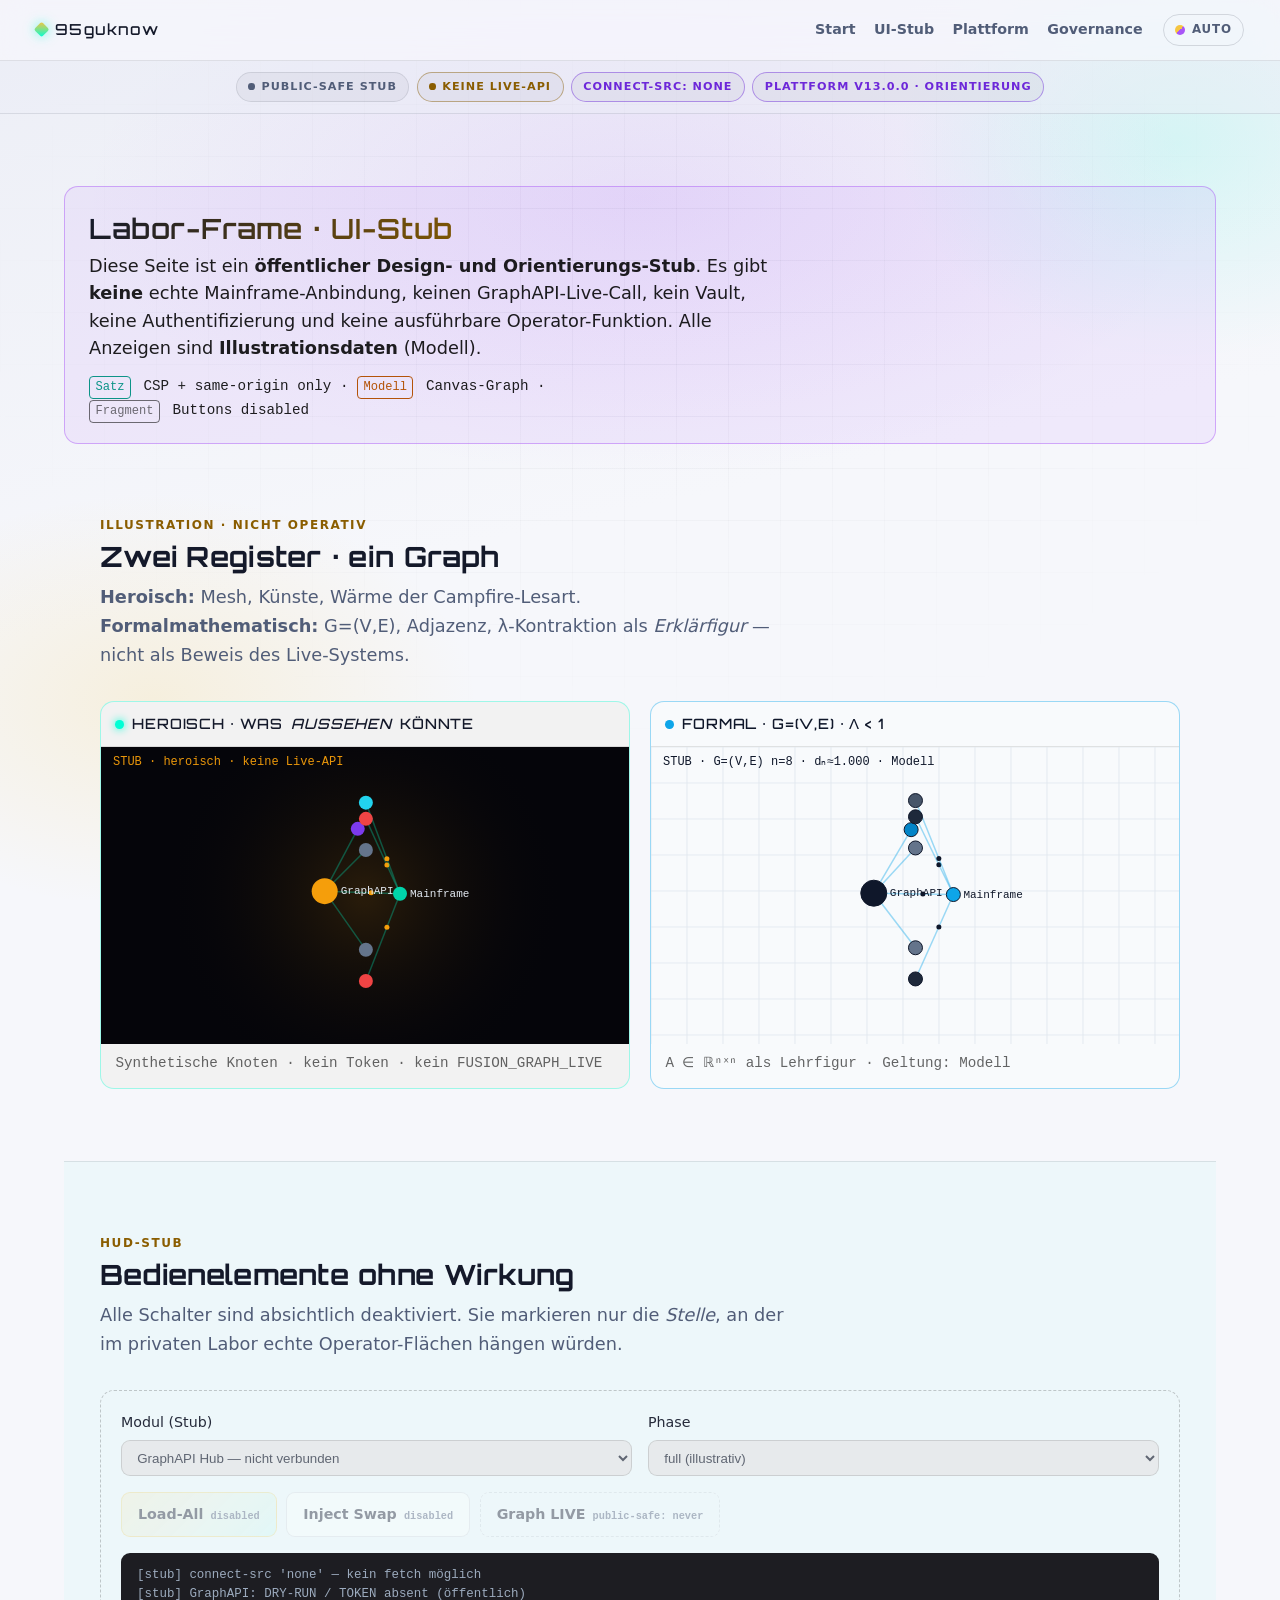
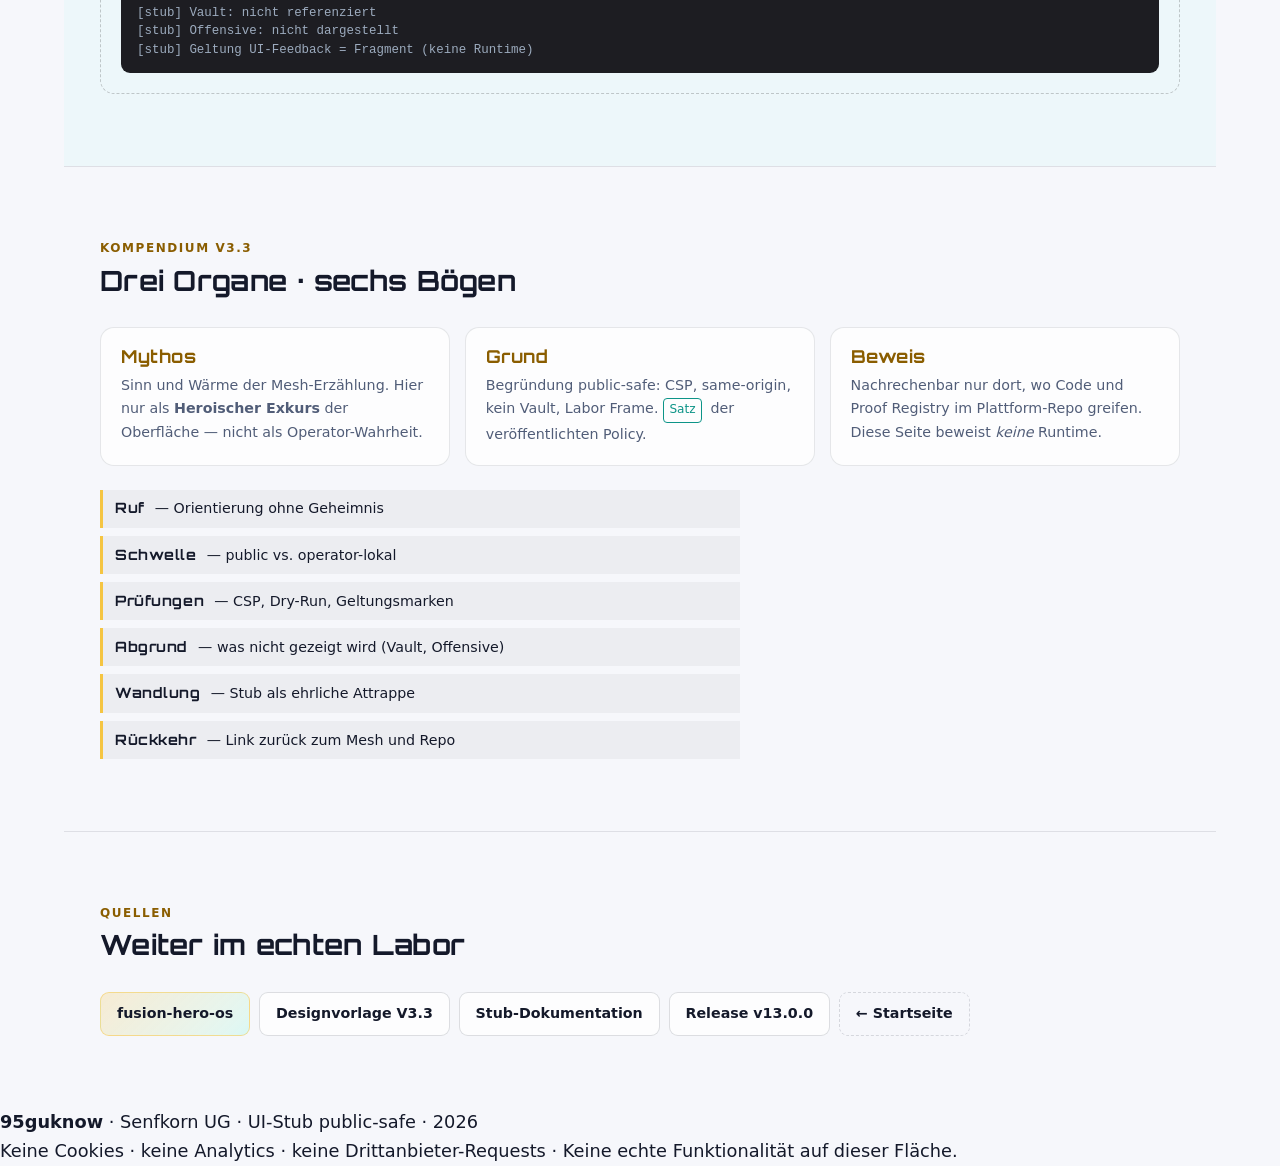
==== ui-stub/index.html @ df95cc99 "deploy(site): v13 best-of-today — UI-stub, full static site, drop meister_hasch public Public-safe o" ====
<!DOCTYPE html>
<html lang="de" prefix="og: https://ogp.me/ns#">
<head>
<meta charset="utf-8" />
<meta name="viewport" content="width=device-width, initial-scale=1, viewport-fit=cover" />
<meta http-equiv="Content-Security-Policy" content="default-src 'self'; script-src 'self'; style-src 'self'; img-src 'self' data:; font-src 'self'; connect-src 'none'; base-uri 'none'; form-action 'none'; object-src 'none'" />
<meta name="referrer" content="strict-origin-when-cross-origin" />
<meta name="robots" content="index,follow" />

<title>UI-Stub · Labor-Frame — 95guknow (public-safe, ohne Funktion)</title>
<meta name="description" content="Öffentlicher UI-Stub der Senfkorn UG / 95guknow: Design- und Orientierungsfläche ohne echte Backend-Funktion. Public-safe · connect-src none · kein Vault." />
<link rel="canonical" href="https://95guknow.github.io/ui-stub/" />

<meta name="color-scheme" content="dark light" />
<meta name="theme-color" content="#07070d" media="(prefers-color-scheme: dark)" />
<meta name="theme-color" content="#f6f7fb" media="(prefers-color-scheme: light)" />

<meta property="og:type" content="website" />
<meta property="og:url" content="https://95guknow.github.io/ui-stub/" />
<meta property="og:title" content="UI-Stub · Labor-Frame — 95guknow" />
<meta property="og:description" content="Public-safe UI-Stub ohne echte Funktionalität. Designhandbuch V3.3 · Fusion Hero OS Orientierung." />
<meta property="og:image" content="https://95guknow.github.io/assets/og.png" />

<link rel="icon" href="../assets/favicon.svg" type="image/svg+xml" />
<link rel="preload" href="../assets/fonts/orbitron-latin-var.woff2" as="font" type="font/woff2" crossorigin />
<link rel="stylesheet" href="../css/style.css" />
<link rel="stylesheet" href="css/stub.css" />
<script src="../js/theme-init.js"></script>
<script src="../js/app.js" type="module"></script>
<script src="js/stub.js" type="module"></script>
</head>
<body class="stub-page">
<a class="skip" href="#main">Zum Inhalt springen</a>
<div class="backdrop" aria-hidden="true"></div>

<header class="masthead">
  <a class="brand" href="/" aria-label="95guknow — Startseite">
    <span class="brand-mark" aria-hidden="true"></span>
    <span class="brand-text">95guknow</span>
  </a>
  <nav class="nav" aria-label="Hauptnavigation">
    <a href="/">Start</a>
    <a href="/ui-stub/" aria-current="page">UI-Stub</a>
    <a href="/#plattform">Plattform</a>
    <a href="/#governance">Governance</a>
  </nav>
  <button class="theme-toggle" type="button" data-theme-toggle aria-label="Farbschema wechseln">
    <span class="theme-icon" aria-hidden="true"></span>
    <span class="theme-label" data-theme-label>Auto</span>
  </button>
</header>

<div class="statusbar" role="status" aria-label="Stub-Status">
  <span class="chip chip--stub"><span class="dot" aria-hidden="true"></span>PUBLIC-SAFE STUB</span>
  <span class="chip chip--omega"><span class="dot" aria-hidden="true"></span>KEINE LIVE-API</span>
  <span class="chip chip--ver">connect-src: none</span>
  <span class="chip chip--ver">Plattform v13.0.0 · Orientierung</span>
</div>

<main id="main">

  <!-- Banner: honest non-functionality -->
  <aside class="stub-banner" role="note" aria-labelledby="stub-banner-title">
    <h1 id="stub-banner-title" class="stub-banner__title">Labor-Frame · UI-Stub</h1>
    <p>
      Diese Seite ist ein <strong>öffentlicher Design- und Orientierungs-Stub</strong>.
      Es gibt <strong>keine</strong> echte Mainframe-Anbindung, keinen GraphAPI-Live-Call,
      kein Vault, keine Authentifizierung und keine ausführbare Operator-Funktion.
      Alle Anzeigen sind <strong>Illustrationsdaten</strong> (Modell).
    </p>
    <p class="stub-banner__geltung">
      <span class="geltung geltung--satz">Satz</span> CSP + same-origin only ·
      <span class="geltung geltung--modell">Modell</span> Canvas-Graph ·
      <span class="geltung geltung--fragment">Fragment</span> Buttons disabled
    </p>
  </aside>

  <!-- Dual viz stub: heroic + formal -->
  <section class="section" id="dual-viz" aria-labelledby="dual-title">
    <header class="section__head">
      <p class="eyebrow">Illustration · nicht operativ</p>
      <h2 id="dual-title">Zwei Register · ein Graph</h2>
      <p class="section__intro">
        <strong>Heroisch:</strong> Mesh, Künste, Wärme der Campfire-Lesart.
        <strong>Formalmathematisch:</strong> G=(V,E), Adjazenz, λ-Kontraktion als
        <em>Erklärfigur</em> — nicht als Beweis des Live-Systems.
      </p>
    </header>

    <div class="stub-dual">
      <figure class="stub-panel stub-panel--heroic">
        <figcaption>
          <span class="pip pip--l1" aria-hidden="true"></span>
          Heroisch · was <em>aussehen</em> könnte
        </figcaption>
        <canvas id="stub-canvas-heroic" width="640" height="360" role="img"
          aria-label="Illustrativer Graph im heroischen Register, keine Live-Daten"></canvas>
        <p class="stub-panel__note">Synthetische Knoten · kein Token · kein FUSION_GRAPH_LIVE</p>
      </figure>
      <figure class="stub-panel stub-panel--formal">
        <figcaption>
          <span class="pip pip--formal" aria-hidden="true"></span>
          Formal · G=(V,E) · λ&nbsp;&lt;&nbsp;1
        </figcaption>
        <canvas id="stub-canvas-formal" width="640" height="360" role="img"
          aria-label="Illustrativer formalmathematischer Graph, keine Live-Daten"></canvas>
        <p class="stub-panel__note">A ∈ ℝⁿˣⁿ als Lehrfigur · Geltung: Modell</p>
      </figure>
    </div>
  </section>

  <!-- Fake HUD: disabled controls -->
  <section class="section section--accent" id="hud-stub" aria-labelledby="hud-title">
    <header class="section__head">
      <p class="eyebrow">HUD-Stub</p>
      <h2 id="hud-title">Bedienelemente ohne Wirkung</h2>
      <p class="section__intro">
        Alle Schalter sind absichtlich deaktiviert. Sie markieren nur die
        <em>Stelle</em>, an der im privaten Labor echte Operator-Flächen hängen würden.
      </p>
    </header>

    <div class="stub-hud" aria-disabled="true">
      <div class="stub-hud__row">
        <label class="stub-field">
          <span>Modul (Stub)</span>
          <select disabled aria-disabled="true">
            <option>GraphAPI Hub — nicht verbunden</option>
            <option>Inject Table — Host only (privat)</option>
            <option>AscensionOS — aspirational</option>
          </select>
        </label>
        <label class="stub-field">
          <span>Phase</span>
          <select disabled aria-disabled="true">
            <option>full (illustrativ)</option>
            <option>minimal (illustrativ)</option>
          </select>
        </label>
      </div>
      <div class="stub-hud__actions">
        <button type="button" class="btn btn--primary" disabled aria-disabled="true">
          Load-All
          <span class="btn__meta">disabled</span>
        </button>
        <button type="button" class="btn" disabled aria-disabled="true">
          Inject Swap
          <span class="btn__meta">disabled</span>
        </button>
        <button type="button" class="btn btn--ghost" disabled aria-disabled="true">
          Graph LIVE
          <span class="btn__meta">public-safe: never</span>
        </button>
      </div>
      <pre class="stub-console" aria-label="Stub-Konsole">[stub] connect-src 'none' — kein fetch möglich
[stub] GraphAPI: DRY-RUN / TOKEN absent (öffentlich)
[stub] Vault: nicht referenziert
[stub] Offensive: nicht dargestellt
[stub] Geltung UI-Feedback = Fragment (keine Runtime)</pre>
    </div>
  </section>

  <!-- Layer strip + organs -->
  <section class="section" id="organe" aria-labelledby="organe-title">
    <header class="section__head">
      <p class="eyebrow">Kompendium V3.3</p>
      <h2 id="organe-title">Drei Organe · sechs Bögen</h2>
    </header>
    <div class="grid grid--cards">
      <article class="card">
        <h3>Mythos</h3>
        <p>Sinn und Wärme der Mesh-Erzählung. Hier nur als <strong>Heroischer Exkurs</strong> der Oberfläche — nicht als Operator-Wahrheit.</p>
      </article>
      <article class="card">
        <h3>Grund</h3>
        <p>Begründung public-safe: CSP, same-origin, kein Vault, Labor Frame. <span class="geltung geltung--satz">Satz</span> der veröffentlichten Policy.</p>
      </article>
      <article class="card">
        <h3>Beweis</h3>
        <p>Nachrechenbar nur dort, wo Code und Proof Registry im Plattform-Repo greifen. Diese Seite beweist <em>keine</em> Runtime.</p>
      </article>
    </div>
    <ol class="stub-bows" aria-label="Sechs Bögen der öffentlichen Lesart">
      <li><strong>Ruf</strong> — Orientierung ohne Geheimnis</li>
      <li><strong>Schwelle</strong> — public vs. operator-lokal</li>
      <li><strong>Prüfungen</strong> — CSP, Dry-Run, Geltungsmarken</li>
      <li><strong>Abgrund</strong> — was nicht gezeigt wird (Vault, Offensive)</li>
      <li><strong>Wandlung</strong> — Stub als ehrliche Attrappe</li>
      <li><strong>Rückkehr</strong> — Link zurück zum Mesh und Repo</li>
    </ol>
  </section>

  <!-- Links -->
  <section class="section" id="quellen" aria-labelledby="quellen-title">
    <header class="section__head">
      <p class="eyebrow">Quellen</p>
      <h2 id="quellen-title">Weiter im echten Labor</h2>
    </header>
    <div class="actions actions--tight">
      <a class="btn btn--primary" href="https://github.com/95guknow/fusion-hero-os">fusion-hero-os</a>
      <a class="btn" href="https://github.com/95guknow/fusion-hero-os/blob/main/docs/kompendium/V3.3_DESIGNVORLAGE_VERBINDLICH.md">Designvorlage V3.3</a>
      <a class="btn" href="https://github.com/95guknow/fusion-hero-os/blob/main/docs/kompendium/PUBLIC_UI_STUB_95GUKNOW.md">Stub-Dokumentation</a>
      <a class="btn" href="https://github.com/95guknow/fusion-hero-os/releases/tag/v13.0.0">Release v13.0.0</a>
      <a class="btn btn--ghost" href="/">← Startseite</a>
    </div>
  </section>
</main>

<footer class="sitefoot">
  <p>
    <strong>95guknow</strong> · Senfkorn UG · UI-Stub public-safe ·
    <span data-year></span>
  </p>
  <p class="sitefoot__fine">
    Keine Cookies · keine Analytics · keine Drittanbieter-Requests ·
    Keine echte Funktionalität auf dieser Fläche.
  </p>
</footer>
</body>
</html>
---- css/style.css ----
/* ============================================================
   95guknow · Senfkorn UG — landing
   Cascade layers, dual theme, zero third-party requests.
   ============================================================ */

@layer reset, tokens, base, layout, components, motion, utilities;

/* ── Font (self-hosted, SIL OFL 1.1) ───────────────────────── */
@font-face {
  font-family: "Orbitron";
  src: url("../assets/fonts/orbitron-latin-var.woff2") format("woff2-variations");
  font-weight: 500 700;
  font-style: normal;
  font-display: swap;
  unicode-range: U+0000-00FF, U+0131, U+0152-0153, U+2000-206F, U+2122, U+2212;
}

/* Metric-matched fallback keeps CLS at zero while Orbitron loads. */
@font-face {
  font-family: "Orbitron Fallback";
  src: local("Arial"), local("Helvetica"), local("Liberation Sans");
  size-adjust: 108%;
  ascent-override: 92%;
  descent-override: 24%;
  line-gap-override: 0%;
}

@layer reset {
  *, *::before, *::after { box-sizing: border-box; }
  * { margin: 0; }

  html { -webkit-text-size-adjust: 100%; }

  body { -webkit-font-smoothing: antialiased; text-rendering: optimizeLegibility; }

  img, picture, svg { display: block; max-width: 100%; }

  button { font: inherit; color: inherit; background: none; border: none; }

  ul, ol { list-style: none; padding: 0; }

  :target { scroll-margin-top: 6rem; }
}

@layer tokens {
  :root {
    /* Layer accents — shared across both themes */
    --l0: #f5c542;   /* Meister */
    --l1: #00ffd5;   /* Held    */
    --l2: #a855f7;   /* Operator */

    --font-body: ui-sans-serif, system-ui, -apple-system, "Segoe UI", Roboto,
                 "Helvetica Neue", Arial, sans-serif;
    --font-display: "Orbitron", "Orbitron Fallback", ui-sans-serif, system-ui, sans-serif;
    --font-mono: ui-monospace, SFMono-Regular, "SF Mono", Consolas,
                 "Liberation Mono", monospace;

    /* Fluid type scale */
    --step--1: clamp(0.82rem, 0.79rem + 0.13vw, 0.89rem);
    --step-0:  clamp(1rem, 0.96rem + 0.19vw, 1.11rem);
    --step-1:  clamp(1.19rem, 1.12rem + 0.34vw, 1.39rem);
    --step-2:  clamp(1.41rem, 1.29rem + 0.58vw, 1.74rem);
    --step-3:  clamp(1.68rem, 1.49rem + 0.94vw, 2.18rem);
    --step-4:  clamp(2rem, 1.7rem + 1.48vw, 2.72rem);

    --measure: 62ch;
    --shell: 72rem;
    --radius: 14px;
    --radius-sm: 9px;
    --pad-block: clamp(2.5rem, 1.8rem + 3.4vw, 4.5rem);
    --pad-inline: clamp(1.1rem, 0.6rem + 2.4vw, 2.25rem);

    color-scheme: dark light;
  }

  /* Accent tokens come in two flavours:
     --l*   raw brand colour, for decorative fills, glows and borders
     --ink-* the same accent tuned for TEXT on the current background.
     On dark they are near-identical; on light the raw neons are illegible,
     so the ink variants darken into readable territory. */

  /* Dark — the default identity */
  :root,
  :root[data-theme="dark"] {
    --ink-0: #f5c542;
    --ink-1: #35ffe0;
    --ink-2: #c79cff;
    --head-start: #ffffff;
    --bg: #07070d;
    --bg-deep: #030308;
    --surface: color-mix(in oklab, #0d0d18 88%, transparent);
    --surface-2: color-mix(in oklab, #12121f 82%, transparent);
    --line: color-mix(in oklab, var(--l1) 18%, transparent);
    --line-soft: rgb(255 255 255 / 0.08);
    --text: #e8ecf4;
    --text-dim: #98a3b8;
    --link: #4fd6ff;
    --shadow: 0 24px 60px rgb(0 0 0 / 0.5);
    --glow: 0 0 56px color-mix(in oklab, var(--l1) 10%, transparent);
    --wash-1: color-mix(in oklab, var(--l2) 16%, transparent);
    --wash-2: color-mix(in oklab, var(--l0) 11%, transparent);
    --wash-3: color-mix(in oklab, var(--l1) 11%, transparent);
    --grid-a: rgb(0 255 213 / 0.06);
    --grid-b: rgb(245 197 66 / 0.05);
    --chip-bg: rgb(255 255 255 / 0.04);
  }

  /* Light — same bones, daylight skin */
  :root[data-theme="light"] {
    --ink-0: #8a5d00;
    --ink-1: #00695c;
    --ink-2: #6d28d9;
    --head-start: #14192a;
    --bg: #f6f7fb;
    --bg-deep: #eceef6;
    --surface: color-mix(in oklab, #ffffff 92%, transparent);
    --surface-2: color-mix(in oklab, #ffffff 78%, transparent);
    --line: color-mix(in oklab, #0f172a 14%, transparent);
    --line-soft: rgb(15 23 42 / 0.1);
    --text: #14192a;
    --text-dim: #515d78;
    --link: #0b6f9c;
    --shadow: 0 18px 44px rgb(15 23 42 / 0.11);
    --glow: none;
    --wash-1: color-mix(in oklab, var(--l2) 12%, transparent);
    --wash-2: color-mix(in oklab, var(--l0) 16%, transparent);
    --wash-3: color-mix(in oklab, var(--l1) 12%, transparent);
    --grid-a: rgb(15 23 42 / 0.045);
    --grid-b: rgb(15 23 42 / 0.03);
    --chip-bg: rgb(15 23 42 / 0.04);
    color-scheme: light;
  }

  @media (prefers-color-scheme: light) {
    :root:not([data-theme]) {
      --ink-0: #8a5d00;
      --ink-1: #00695c;
      --ink-2: #6d28d9;
      --head-start: #14192a;
      --bg: #f6f7fb;
      --bg-deep: #eceef6;
      --surface: color-mix(in oklab, #ffffff 92%, transparent);
      --surface-2: color-mix(in oklab, #ffffff 78%, transparent);
      --line: color-mix(in oklab, #0f172a 14%, transparent);
      --line-soft: rgb(15 23 42 / 0.1);
      --text: #14192a;
      --text-dim: #515d78;
      --link: #0b6f9c;
      --shadow: 0 18px 44px rgb(15 23 42 / 0.11);
      --glow: none;
      --wash-1: color-mix(in oklab, var(--l2) 12%, transparent);
      --wash-2: color-mix(in oklab, var(--l0) 16%, transparent);
      --wash-3: color-mix(in oklab, var(--l1) 12%, transparent);
      --grid-a: rgb(15 23 42 / 0.045);
      --grid-b: rgb(15 23 42 / 0.03);
      --chip-bg: rgb(15 23 42 / 0.04);
      color-scheme: light;
    }
  }
}

@layer base {
  html { scroll-behavior: smooth; }

  body {
    background: var(--bg);
    color: var(--text);
    font-family: var(--font-body);
    font-size: var(--step-0);
    line-height: 1.65;
    min-height: 100svh;
    overflow-x: hidden;
  }

  h1, h2, h3 {
    font-family: var(--font-display);
    font-weight: 700;
    line-height: 1.15;
    letter-spacing: 0.01em;
    text-wrap: balance;
  }

  h1 { font-size: var(--step-4); }
  h2 { font-size: var(--step-2); }
  h3 { font-size: var(--step-0); letter-spacing: 0.03em; }

  p { text-wrap: pretty; }

  a { color: var(--link); text-decoration-thickness: 1px; text-underline-offset: 0.18em; }
  a:hover { color: var(--ink-0); }

  :focus-visible {
    outline: 2px solid var(--l1);
    outline-offset: 3px;
    border-radius: 4px;
  }

  code {
    font-family: var(--font-mono);
    font-size: 0.88em;
    color: var(--ink-1);
    overflow-wrap: anywhere;
  }

  ::selection {
    background: color-mix(in oklab, var(--l1) 34%, transparent);
    color: var(--text);
  }
}

@layer layout {
  .backdrop {
    position: fixed;
    inset: 0;
    z-index: -1;
    pointer-events: none;
    background:
      radial-gradient(ellipse 70% 50% at 50% 22%, var(--wash-1), transparent 62%),
      radial-gradient(ellipse 46% 42% at 12% 78%, var(--wash-2), transparent 55%),
      radial-gradient(ellipse 42% 46% at 92% 16%, var(--wash-3), transparent 52%),
      linear-gradient(168deg, var(--bg-deep) 0%, var(--bg) 55%);
  }

  .backdrop::after {
    content: "";
    position: absolute;
    inset: 0;
    background-image:
      linear-gradient(var(--grid-a) 1px, transparent 1px),
      linear-gradient(90deg, var(--grid-b) 1px, transparent 1px);
    background-size: 52px 52px;
    mask-image: radial-gradient(ellipse 72% 68% at 50% 34%, #000 12%, transparent 74%);
  }

  main { display: block; }

  .hero,
  .section {
    max-width: var(--shell);
    margin-inline: auto;
    padding-inline: var(--pad-inline);
  }

  .section { padding-block: var(--pad-block); }

  .section + .section { border-top: 1px solid var(--line-soft); }
}

@layer components {

  /* ── Skip link ───────────────────────────────────────────── */
  .skip {
    position: absolute;
    left: -9999px;
    top: 0.6rem;
    z-index: 100;
    padding: 0.55rem 1rem;
    border-radius: var(--radius-sm);
    background: var(--l1);
    color: #04211b;
    font-weight: 700;
  }
  .skip:focus { left: 0.6rem; }

  /* ── Masthead ────────────────────────────────────────────── */
  .masthead {
    position: sticky;
    top: 0;
    z-index: 20;
    display: flex;
    flex-wrap: wrap;
    align-items: center;
    gap: 0.75rem 1.25rem;
    padding: 0.85rem var(--pad-inline);
    border-bottom: 1px solid var(--line-soft);
    background: color-mix(in oklab, var(--bg) 78%, transparent);
    backdrop-filter: blur(14px) saturate(1.4);
  }

  .brand {
    display: inline-flex;
    align-items: center;
    gap: 0.5rem;
    font-family: var(--font-display);
    font-size: 0.95rem;
    letter-spacing: 0.08em;
    color: var(--text);
    text-decoration: none;
    margin-inline-end: auto;
  }
  .brand:hover { color: var(--ink-0); }

  .brand-mark {
    inline-size: 0.7rem;
    block-size: 0.7rem;
    rotate: 45deg;
    border-radius: 2px;
    background: linear-gradient(135deg, var(--l0), var(--l1));
    box-shadow: 0 0 12px color-mix(in oklab, var(--l1) 55%, transparent);
  }

  .nav {
    display: flex;
    flex-wrap: wrap;
    gap: 0.35rem 1.15rem;
    font-size: var(--step--1);
    font-weight: 600;
  }
  .nav a { color: var(--text-dim); text-decoration: none; }
  .nav a:hover { color: var(--ink-1); }

  .theme-toggle {
    display: inline-flex;
    align-items: center;
    gap: 0.45rem;
    padding: 0.34rem 0.7rem;
    border: 1px solid var(--line);
    border-radius: 999px;
    font-size: 0.74rem;
    font-weight: 700;
    letter-spacing: 0.07em;
    text-transform: uppercase;
    color: var(--text-dim);
    cursor: pointer;
    transition: color 0.15s, border-color 0.15s;
  }
  .theme-toggle:hover { color: var(--ink-0); border-color: var(--ink-0); }

  .theme-icon {
    inline-size: 0.62rem;
    block-size: 0.62rem;
    border-radius: 50%;
    background: linear-gradient(135deg, var(--l0) 50%, var(--l2) 50%);
  }

  /* ── Status bar ──────────────────────────────────────────── */
  .statusbar {
    display: flex;
    flex-wrap: wrap;
    justify-content: center;
    gap: 0.45rem;
    padding: 0.7rem var(--pad-inline);
    border-bottom: 1px solid var(--line-soft);
    background: color-mix(in oklab, var(--bg-deep) 45%, transparent);
  }

  .chip {
    display: inline-flex;
    align-items: center;
    gap: 0.4rem;
    padding: 0.3rem 0.72rem;
    border: 1px solid var(--line-soft);
    border-radius: 999px;
    background: var(--chip-bg);
    font-size: 0.7rem;
    font-weight: 700;
    letter-spacing: 0.09em;
    text-transform: uppercase;
    color: var(--text-dim);
    white-space: nowrap;
  }
  .chip .dot {
    inline-size: 0.42rem;
    block-size: 0.42rem;
    border-radius: 50%;
    background: currentColor;
  }
  .chip--omega { color: var(--ink-0); border-color: color-mix(in oklab, var(--ink-0) 45%, transparent); }
  .chip--alpha { color: var(--ink-1); border-color: color-mix(in oklab, var(--ink-1) 45%, transparent); }
  .chip--ver   { color: var(--ink-2); border-color: color-mix(in oklab, var(--ink-2) 45%, transparent); }

  /* ── Hero ────────────────────────────────────────────────── */
  .hero {
    display: grid;
    grid-template-columns: minmax(0, 1.55fr) minmax(0, 0.95fr);
    gap: clamp(1.5rem, 1rem + 2.4vw, 3rem);
    align-items: start;
    padding-block: clamp(2.75rem, 2rem + 4vw, 5rem);
  }

  @media (max-width: 900px) {
    .hero { grid-template-columns: 1fr; }
  }

  .hero__body { max-width: var(--measure); }

  h1 {
    margin-block: 0.35rem 1.1rem;
    background: linear-gradient(112deg,
      var(--head-start) 0%,
      var(--ink-0) 38%,
      var(--ink-1) 70%,
      var(--ink-2) 100%);
    -webkit-background-clip: text;
    background-clip: text;
    color: transparent;
  }

  .eyebrow {
    font-size: 0.75rem;
    font-weight: 700;
    letter-spacing: 0.13em;
    text-transform: uppercase;
    color: var(--ink-0);
  }

  .lead { font-size: var(--step-1); color: var(--text-dim); }
  .lead strong { color: var(--text); }

  .layerstrip {
    display: flex;
    flex-wrap: wrap;
    gap: 0.45rem;
    margin-block: 1.4rem 0;
  }
  .layerstrip__item {
    display: inline-flex;
    align-items: center;
    gap: 0.45rem;
    padding: 0.32rem 0.75rem;
    border: 1px solid var(--line-soft);
    border-radius: 999px;
    background: var(--chip-bg);
    font-size: 0.76rem;
    font-weight: 700;
    color: var(--text-dim);
  }
  .pip {
    inline-size: 0.52rem;
    block-size: 0.52rem;
    border-radius: 50%;
  }
  [data-layer="0"] .pip { background: var(--l0); box-shadow: 0 0 9px var(--l0); }
  [data-layer="1"] .pip { background: var(--l1); box-shadow: 0 0 9px var(--l1); }
  [data-layer="2"] .pip { background: var(--l2); box-shadow: 0 0 9px var(--l2); }

  /* ── Buttons ─────────────────────────────────────────────── */
  .actions {
    display: flex;
    flex-wrap: wrap;
    gap: 0.55rem;
    margin-block-start: 1.6rem;
  }
  .actions--tight { margin-block-start: 1.5rem; }

  .btn {
    display: inline-flex;
    align-items: baseline;
    gap: 0.45rem;
    padding: 0.58rem 1rem;
    border: 1px solid var(--line);
    border-radius: var(--radius-sm);
    background: var(--surface-2);
    color: var(--text);
    font-size: var(--step--1);
    font-weight: 600;
    text-decoration: none;
    transition: border-color 0.16s, color 0.16s, transform 0.16s, background 0.16s;
  }
  .btn:hover {
    color: var(--ink-0);
    border-color: var(--ink-0);
    transform: translateY(-1px);
  }
  .btn--primary {
    background: linear-gradient(135deg,
      color-mix(in oklab, var(--l0) 22%, transparent),
      color-mix(in oklab, var(--l1) 14%, transparent));
    border-color: color-mix(in oklab, var(--l0) 52%, transparent);
  }
  .btn--ghost { background: none; border-style: dashed; }
  .btn__meta {
    font-family: var(--font-mono);
    font-size: 0.72em;
    color: var(--text-dim);
  }

  /* ── Hero aside ──────────────────────────────────────────── */
  .hero__aside {
    display: grid;
    gap: 0.9rem;
    position: sticky;
    top: 5.5rem;
  }
  @media (max-width: 900px) {
    .hero__aside { position: static; grid-template-columns: repeat(auto-fit, minmax(15rem, 1fr)); }
  }

  .profile,
  .integrity {
    padding: 1.15rem;
    border: 1px solid var(--line);
    border-radius: var(--radius);
    background: var(--surface);
    box-shadow: var(--shadow), var(--glow);
    backdrop-filter: blur(10px);
  }

  .profile {
    display: grid;
    justify-items: center;
    gap: 0.4rem;
    text-decoration: none;
    color: var(--text);
    transition: border-color 0.16s, transform 0.16s;
  }
  .profile:hover { border-color: var(--ink-0); transform: translateY(-2px); color: var(--text); }
  .profile img {
    inline-size: 104px;
    block-size: 104px;
    border-radius: 50%;
    object-fit: cover;
    border: 2px solid color-mix(in oklab, var(--l0) 55%, transparent);
  }
  .profile__handle {
    font-family: var(--font-display);
    font-size: 0.83rem;
    color: var(--ink-0);
  }
  .profile__label {
    font-size: 0.68rem;
    letter-spacing: 0.15em;
    text-transform: uppercase;
    color: var(--text-dim);
  }

  .integrity__title {
    font-size: 0.95rem;
    letter-spacing: 0.05em;
    margin-block-end: 0.5rem;
  }
  .integrity__note {
    font-size: var(--step--1);
    color: var(--text-dim);
    margin-block-end: 0.85rem;
  }
  .integrity__grid {
    display: grid;
    grid-template-columns: auto 1fr;
    gap: 0.3rem 0.75rem;
    font-size: 0.76rem;
    padding-block: 0.7rem;
    border-block: 1px solid var(--line-soft);
  }
  .integrity__grid dt {
    font-weight: 700;
    letter-spacing: 0.07em;
    text-transform: uppercase;
    color: var(--text-dim);
  }
  .integrity__grid dd { margin: 0; }
  .hash { color: var(--ink-1); font-size: 0.95em; }

  .integrity__links {
    display: flex;
    flex-wrap: wrap;
    gap: 0.75rem;
    margin-block-start: 0.75rem;
    font-size: var(--step--1);
    font-weight: 600;
  }

  /* ── Sections ────────────────────────────────────────────── */
  .section__head { max-width: var(--measure); margin-block-end: 1.9rem; }
  .section__head h2 { margin-block: 0.35rem 0.6rem; }
  .section__intro { color: var(--text-dim); }
  .section--accent { background: color-mix(in oklab, var(--l1) 3.5%, transparent); }
  .section--muted { background: color-mix(in oklab, var(--bg-deep) 40%, transparent); }

  /* ── Grids & cards ───────────────────────────────────────── */
  .grid { display: grid; gap: 0.9rem; container-type: inline-size; }
  .grid--cards { grid-template-columns: repeat(auto-fit, minmax(15.5rem, 1fr)); }
  .grid--pub   { grid-template-columns: repeat(auto-fit, minmax(17.5rem, 1fr)); }

  .card,
  .pub {
    padding: 1.15rem 1.25rem;
    border: 1px solid var(--line-soft);
    border-radius: var(--radius);
    background: var(--surface-2);
    transition: border-color 0.16s, transform 0.16s;
  }
  .card:hover,
  .pub:hover { border-color: var(--line); transform: translateY(-2px); }

  .card h3, .pub h3 { color: var(--ink-0); margin-block-end: 0.45rem; }
  .card p, .pub p { color: var(--text-dim); font-size: var(--step--1); }
  .card__link, .pub__links {
    margin-block-start: 0.8rem;
    display: flex;
    flex-wrap: wrap;
    gap: 0.9rem;
    font-weight: 600;
  }
  .pub__meta {
    font-family: var(--font-mono);
    font-size: 0.72rem !important;
    letter-spacing: 0.04em;
    color: var(--text-dim);
    margin-block-end: 0.55rem;
  }

  /* ── Pullquote & deflist ─────────────────────────────────── */
  .pullquote {
    font-family: var(--font-display);
    font-size: var(--step-0);
    letter-spacing: 0.02em;
    color: var(--ink-1);
    padding: 0.9rem 1.15rem;
    margin-block-end: 1.35rem;
    border-inline-start: 3px solid var(--ink-1);
    border-radius: 0 var(--radius-sm) var(--radius-sm) 0;
    background: color-mix(in oklab, var(--l1) 7%, transparent);
    max-width: var(--measure);
  }

  .deflist { display: grid; gap: 0.7rem; max-width: var(--measure); }
  .deflist li {
    display: grid;
    grid-template-columns: 7.5rem 1fr;
    gap: 0.4rem 1rem;
    padding-block-end: 0.7rem;
    border-block-end: 1px solid var(--line-soft);
    font-size: var(--step--1);
  }
  .deflist li:last-child { border-block-end: none; padding-block-end: 0; }
  .deflist strong {
    font-family: var(--font-display);
    font-size: 0.82rem;
    letter-spacing: 0.05em;
    color: var(--ink-0);
  }
  .deflist span { color: var(--text-dim); }
  @media (max-width: 560px) {
    .deflist li { grid-template-columns: 1fr; }
  }

  /* ── Repo list ───────────────────────────────────────────── */
  .repolist { display: grid; gap: 0.5rem; }
  .repolist a {
    display: grid;
    grid-template-columns: minmax(9rem, 14rem) 1fr;
    gap: 0.25rem 1.25rem;
    align-items: baseline;
    padding: 0.85rem 1.1rem;
    border: 1px solid var(--line-soft);
    border-radius: var(--radius-sm);
    background: var(--surface-2);
    text-decoration: none;
    color: var(--text);
    transition: border-color 0.16s, transform 0.16s;
  }
  .repolist a:hover {
    border-color: var(--ink-1);
    transform: translateX(3px);
    color: var(--text);
  }
  .repolist__name {
    font-family: var(--font-mono);
    font-size: var(--step--1);
    font-weight: 700;
    color: var(--ink-1);
  }
  .repolist__desc { font-size: var(--step--1); color: var(--text-dim); }
  @media (max-width: 640px) {
    .repolist a { grid-template-columns: 1fr; }
  }

  /* ── Footer ──────────────────────────────────────────────── */
  .foot {
    display: grid;
    gap: 0.5rem;
    justify-items: center;
    padding: 2rem var(--pad-inline) 2.75rem;
    border-top: 1px solid var(--line-soft);
    font-size: var(--step--1);
    color: var(--text-dim);
    text-align: center;
  }
  .foot__line {
    display: flex;
    flex-wrap: wrap;
    justify-content: center;
    gap: 0.5rem;
  }
  .foot__line--links { gap: 1.15rem; font-weight: 600; }
  .foot__sep { opacity: 0.4; }
  .foot__fineprint {
    max-width: 46ch;
    font-size: 0.74rem;
    opacity: 0.75;
    margin-block-start: 0.4rem;
  }
}

@layer motion {
  /* Scroll-driven reveal — progressive, ignored where unsupported. */
  @supports (animation-timeline: view()) {
    @media (prefers-reduced-motion: no-preference) {
      .section,
      .hero__aside > * {
        animation: reveal linear both;
        animation-timeline: view();
        animation-range: entry 8% cover 26%;
      }
    }
  }

  @keyframes reveal {
    from { opacity: 0; transform: translateY(14px); }
    to   { opacity: 1; transform: none; }
  }

  @media (prefers-reduced-motion: reduce) {
    html { scroll-behavior: auto; }
    *, *::before, *::after {
      animation-duration: 0.001ms !important;
      animation-iteration-count: 1 !important;
      transition-duration: 0.001ms !important;
    }
  }
}

@layer utilities {
  @media print {
    .backdrop, .masthead, .statusbar, .theme-toggle { display: none !important; }
    body { background: #fff; color: #000; }
    a::after { content: " (" attr(href) ")"; font-size: 0.8em; word-break: break-all; }
  }
}
---- ui-stub/css/stub.css ----
/* UI-Stub layer — public-safe decorative HUD; no third-party deps */
@layer components {
  .stub-page .chip--stub {
    --chip-accent: var(--l2, #a855f7);
  }

  .stub-banner {
    margin: var(--pad-block) var(--pad-inline) 0;
    max-width: var(--shell);
    margin-inline: auto;
    padding: 1.25rem 1.5rem;
    border-radius: var(--radius);
    border: 1px solid color-mix(in oklab, var(--l2, #a855f7) 45%, transparent);
    background: color-mix(in oklab, var(--l2, #a855f7) 8%, transparent);
  }

  .stub-banner__title {
    font-family: var(--font-display);
    font-size: var(--step-2);
    font-weight: 600;
    letter-spacing: 0.04em;
    margin-bottom: 0.5rem;
  }

  .stub-banner p {
    max-width: var(--measure);
    color: color-mix(in oklab, CanvasText 88%, transparent);
    line-height: 1.55;
  }

  .stub-banner__geltung {
    margin-top: 0.75rem;
    font-size: var(--step--1);
    font-family: var(--font-mono);
  }

  .geltung {
    display: inline-block;
    padding: 0.1em 0.45em;
    border-radius: 4px;
    font-size: 0.85em;
    border: 1px solid currentColor;
    margin-right: 0.25rem;
  }
  .geltung--satz { color: var(--ink-l1, #0d9488); }
  .geltung--modell { color: var(--ink-l0, #b45309); }
  .geltung--fragment { color: color-mix(in oklab, CanvasText 55%, transparent); }

  .stub-dual {
    display: grid;
    gap: 1.25rem;
    grid-template-columns: 1fr;
  }
  @media (min-width: 860px) {
    .stub-dual { grid-template-columns: 1fr 1fr; }
  }

  .stub-panel {
    margin: 0;
    border-radius: var(--radius);
    border: 1px solid color-mix(in oklab, CanvasText 12%, transparent);
    overflow: hidden;
    background: color-mix(in oklab, Canvas 96%, CanvasText 4%);
  }
  .stub-panel--heroic {
    border-color: color-mix(in oklab, var(--l1, #00ffd5) 35%, transparent);
  }
  .stub-panel--formal {
    border-color: color-mix(in oklab, #0ea5e9 40%, transparent);
    background: #f8fafc;
    color: #0f172a;
  }
  [data-theme="dark"] .stub-panel--formal,
  :root:not([data-theme="light"]) .stub-panel--formal {
    /* formal panel stays light for math register contrast when possible */
  }

  .stub-panel figcaption {
    display: flex;
    align-items: center;
    gap: 0.5rem;
    padding: 0.65rem 0.9rem;
    font-size: var(--step--1);
    font-family: var(--font-display);
    letter-spacing: 0.06em;
    text-transform: uppercase;
    border-bottom: 1px solid color-mix(in oklab, CanvasText 10%, transparent);
  }

  .stub-panel canvas {
    width: 100%;
    height: auto;
    display: block;
    aspect-ratio: 16 / 9;
    background: #05050a;
  }
  .stub-panel--formal canvas {
    background: #f1f5f9;
  }

  .stub-panel__note {
    padding: 0.5rem 0.9rem 0.75rem;
    font-size: var(--step--1);
    color: color-mix(in oklab, CanvasText 60%, transparent);
    font-family: var(--font-mono);
  }

  .pip {
    width: 0.55rem;
    height: 0.55rem;
    border-radius: 50%;
    display: inline-block;
  }
  .pip--l1 { background: var(--l1, #00ffd5); box-shadow: 0 0 8px var(--l1, #00ffd5); }
  .pip--formal { background: #0ea5e9; }

  .stub-hud {
    border-radius: var(--radius);
    border: 1px dashed color-mix(in oklab, CanvasText 22%, transparent);
    padding: 1.25rem;
    opacity: 0.92;
  }
  .stub-hud__row {
    display: grid;
    gap: 1rem;
    grid-template-columns: 1fr;
  }
  @media (min-width: 640px) {
    .stub-hud__row { grid-template-columns: 1fr 1fr; }
  }
  .stub-field {
    display: flex;
    flex-direction: column;
    gap: 0.35rem;
    font-size: var(--step--1);
  }
  .stub-field select {
    padding: 0.55rem 0.7rem;
    border-radius: var(--radius-sm);
    border: 1px solid color-mix(in oklab, CanvasText 18%, transparent);
    background: color-mix(in oklab, Canvas 92%, CanvasText 8%);
    color: inherit;
    opacity: 0.7;
    cursor: not-allowed;
  }
  .stub-hud__actions {
    display: flex;
    flex-wrap: wrap;
    gap: 0.6rem;
    margin-top: 1rem;
  }
  .stub-hud .btn:disabled {
    opacity: 0.45;
    cursor: not-allowed;
    pointer-events: none;
  }
  .stub-console {
    margin-top: 1rem;
    padding: 0.85rem 1rem;
    border-radius: var(--radius-sm);
    background: #0a0a0f;
    color: #94a3b8;
    font-family: var(--font-mono);
    font-size: 0.78rem;
    line-height: 1.5;
    overflow-x: auto;
    white-space: pre-wrap;
  }

  .stub-bows {
    margin-top: 1.5rem;
    display: grid;
    gap: 0.5rem;
    counter-reset: bow;
    max-width: 40rem;
  }
  .stub-bows li {
    padding: 0.55rem 0.75rem;
    border-left: 3px solid var(--l0, #f5c542);
    background: color-mix(in oklab, CanvasText 4%, transparent);
    font-size: var(--step--1);
    line-height: 1.45;
  }
  .stub-bows li strong {
    font-family: var(--font-display);
    letter-spacing: 0.04em;
    margin-right: 0.35rem;
  }
}

@media (prefers-reduced-motion: reduce) {
  .stub-panel canvas { /* animation paused in JS */ }
}
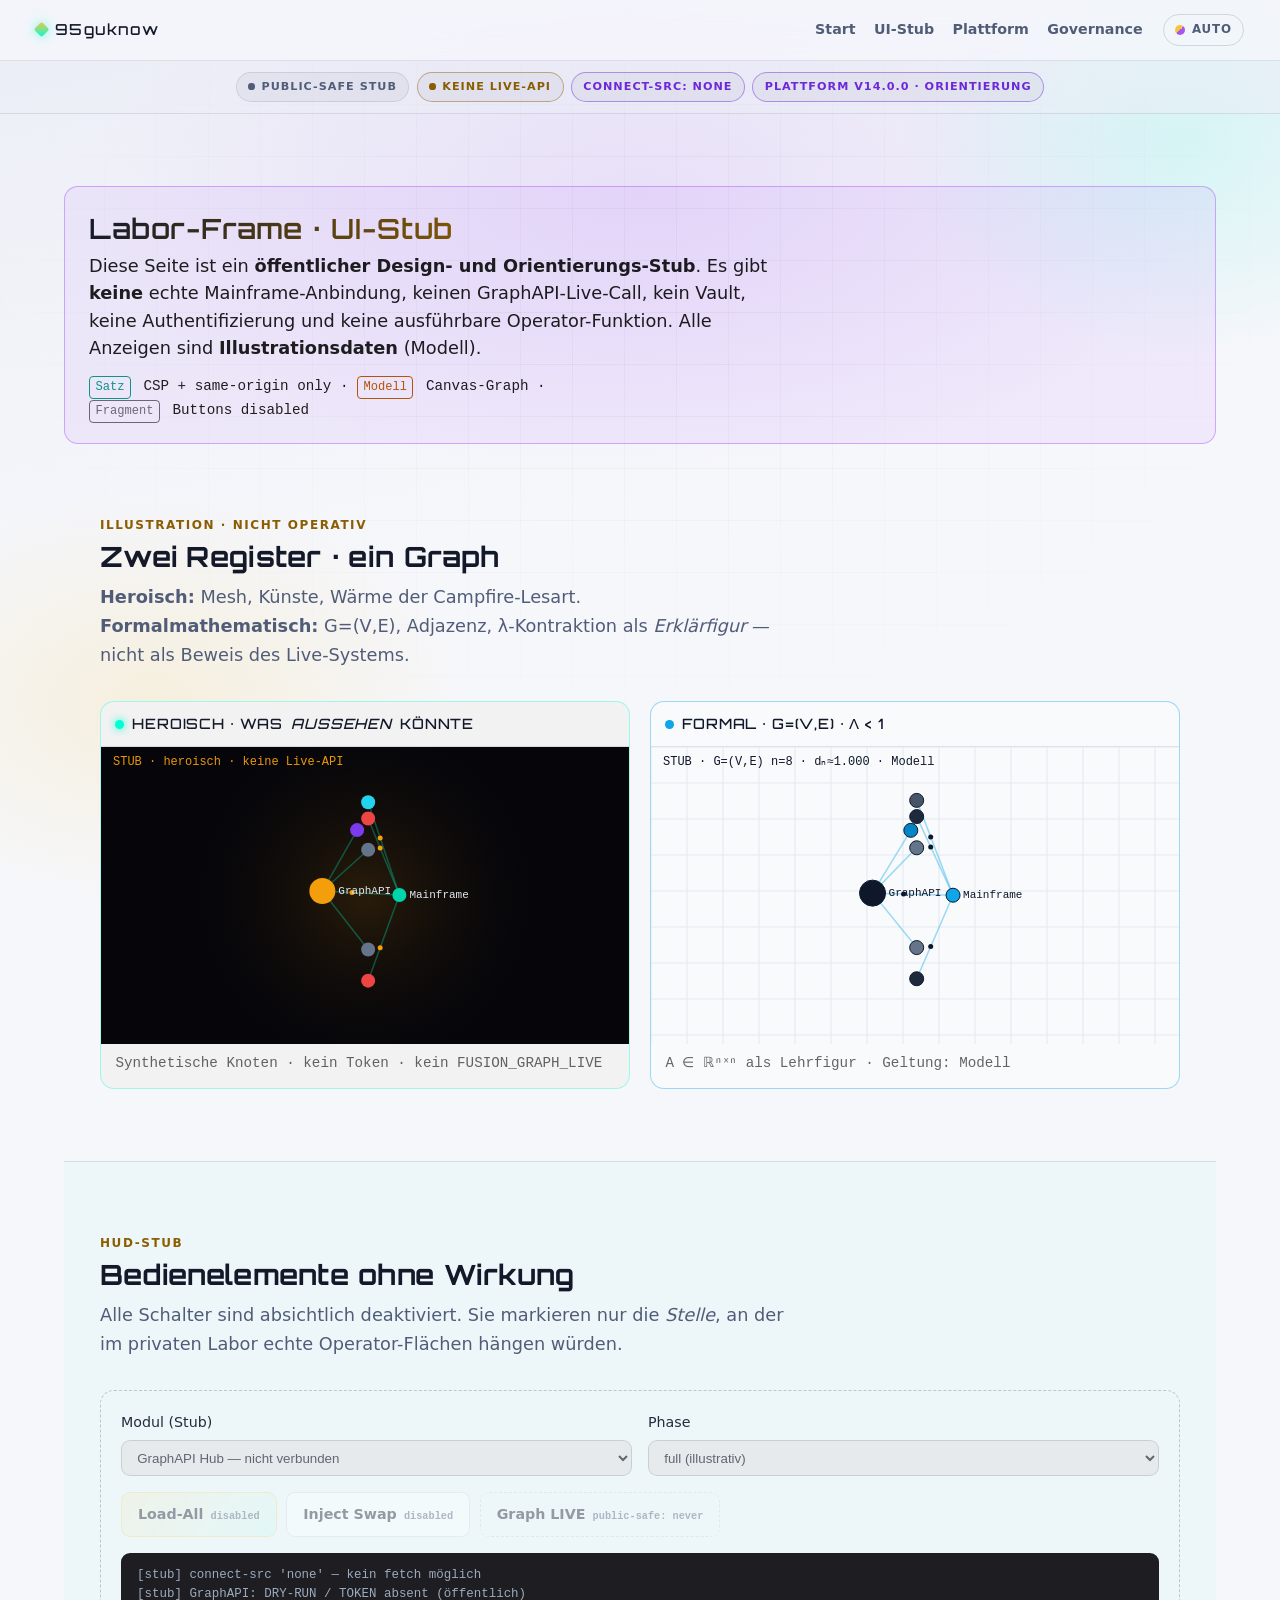
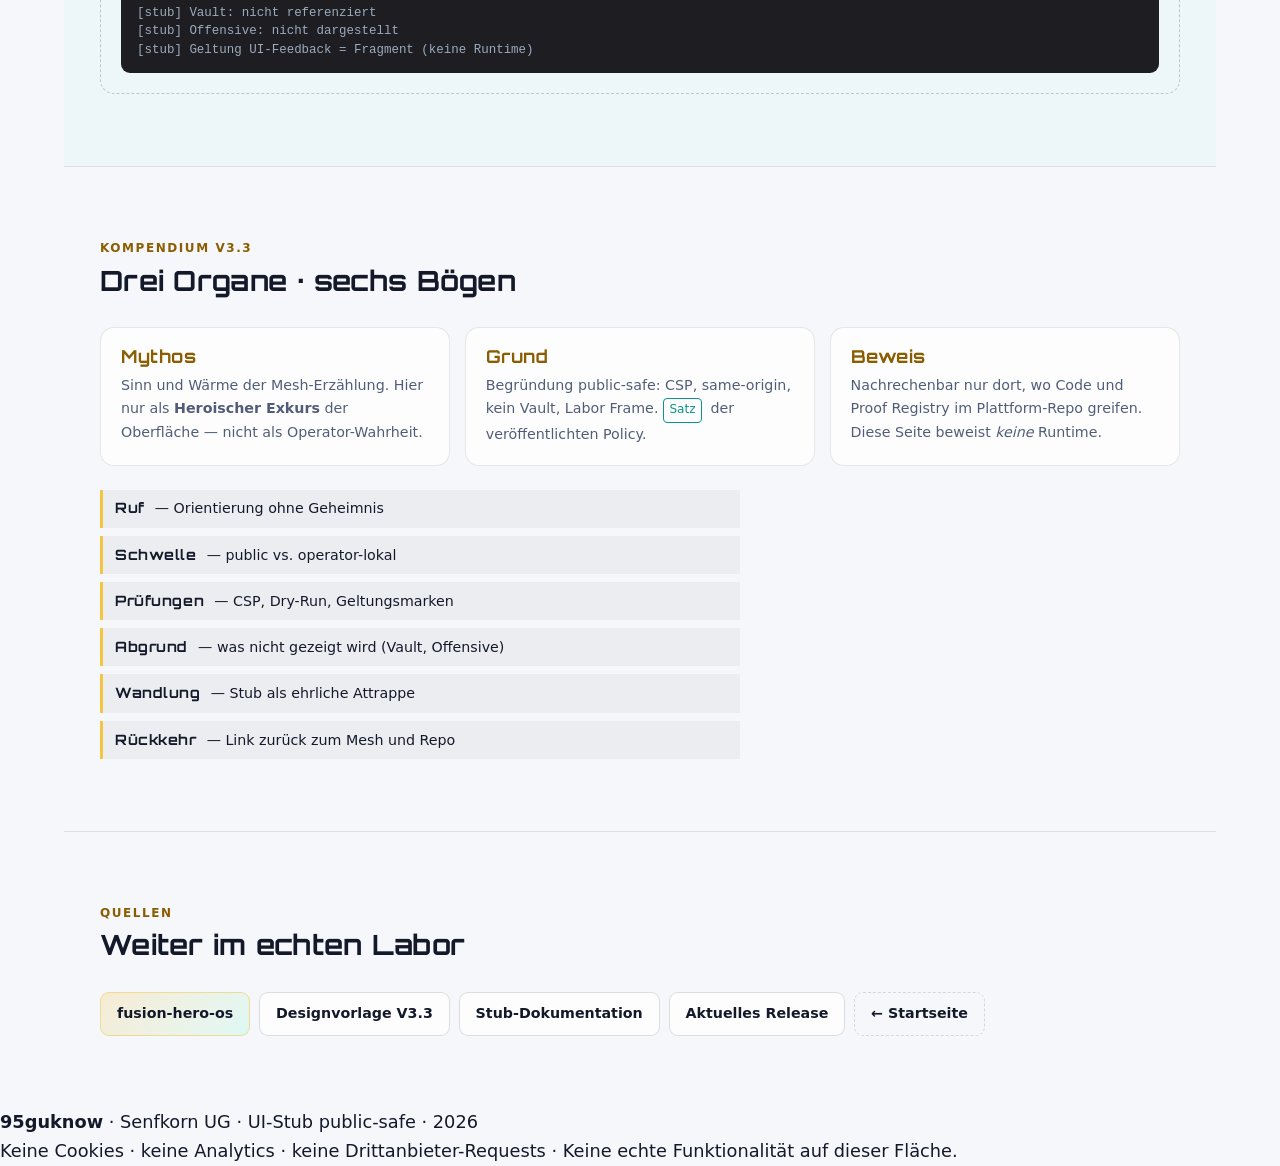
==== commit cc293363: "deploy(site): publike Version auf v14.0.0 — vollumfaenglich Saemtliche Versionsaussagen der oeffentl" ====
--- a/ui-stub/index.html
+++ b/ui-stub/index.html
@@ -54,7 +54,7 @@
   <span class="chip chip--stub"><span class="dot" aria-hidden="true"></span>PUBLIC-SAFE STUB</span>
   <span class="chip chip--omega"><span class="dot" aria-hidden="true"></span>KEINE LIVE-API</span>
   <span class="chip chip--ver">connect-src: none</span>
-  <span class="chip chip--ver">Plattform v13.0.0 · Orientierung</span>
+  <span class="chip chip--ver">Plattform v14.0.0 · Orientierung</span>
 </div>
 
 <main id="main">
@@ -200,7 +200,7 @@
       <a class="btn btn--primary" href="https://github.com/95guknow/fusion-hero-os">fusion-hero-os</a>
       <a class="btn" href="https://github.com/95guknow/fusion-hero-os/blob/main/docs/kompendium/V3.3_DESIGNVORLAGE_VERBINDLICH.md">Designvorlage V3.3</a>
       <a class="btn" href="https://github.com/95guknow/fusion-hero-os/blob/main/docs/kompendium/PUBLIC_UI_STUB_95GUKNOW.md">Stub-Dokumentation</a>
-      <a class="btn" href="https://github.com/95guknow/fusion-hero-os/releases/tag/v13.0.0">Release v13.0.0</a>
+      <a class="btn" href="https://github.com/95guknow/fusion-hero-os/releases/latest">Aktuelles Release</a>
       <a class="btn btn--ghost" href="/">← Startseite</a>
     </div>
   </section>
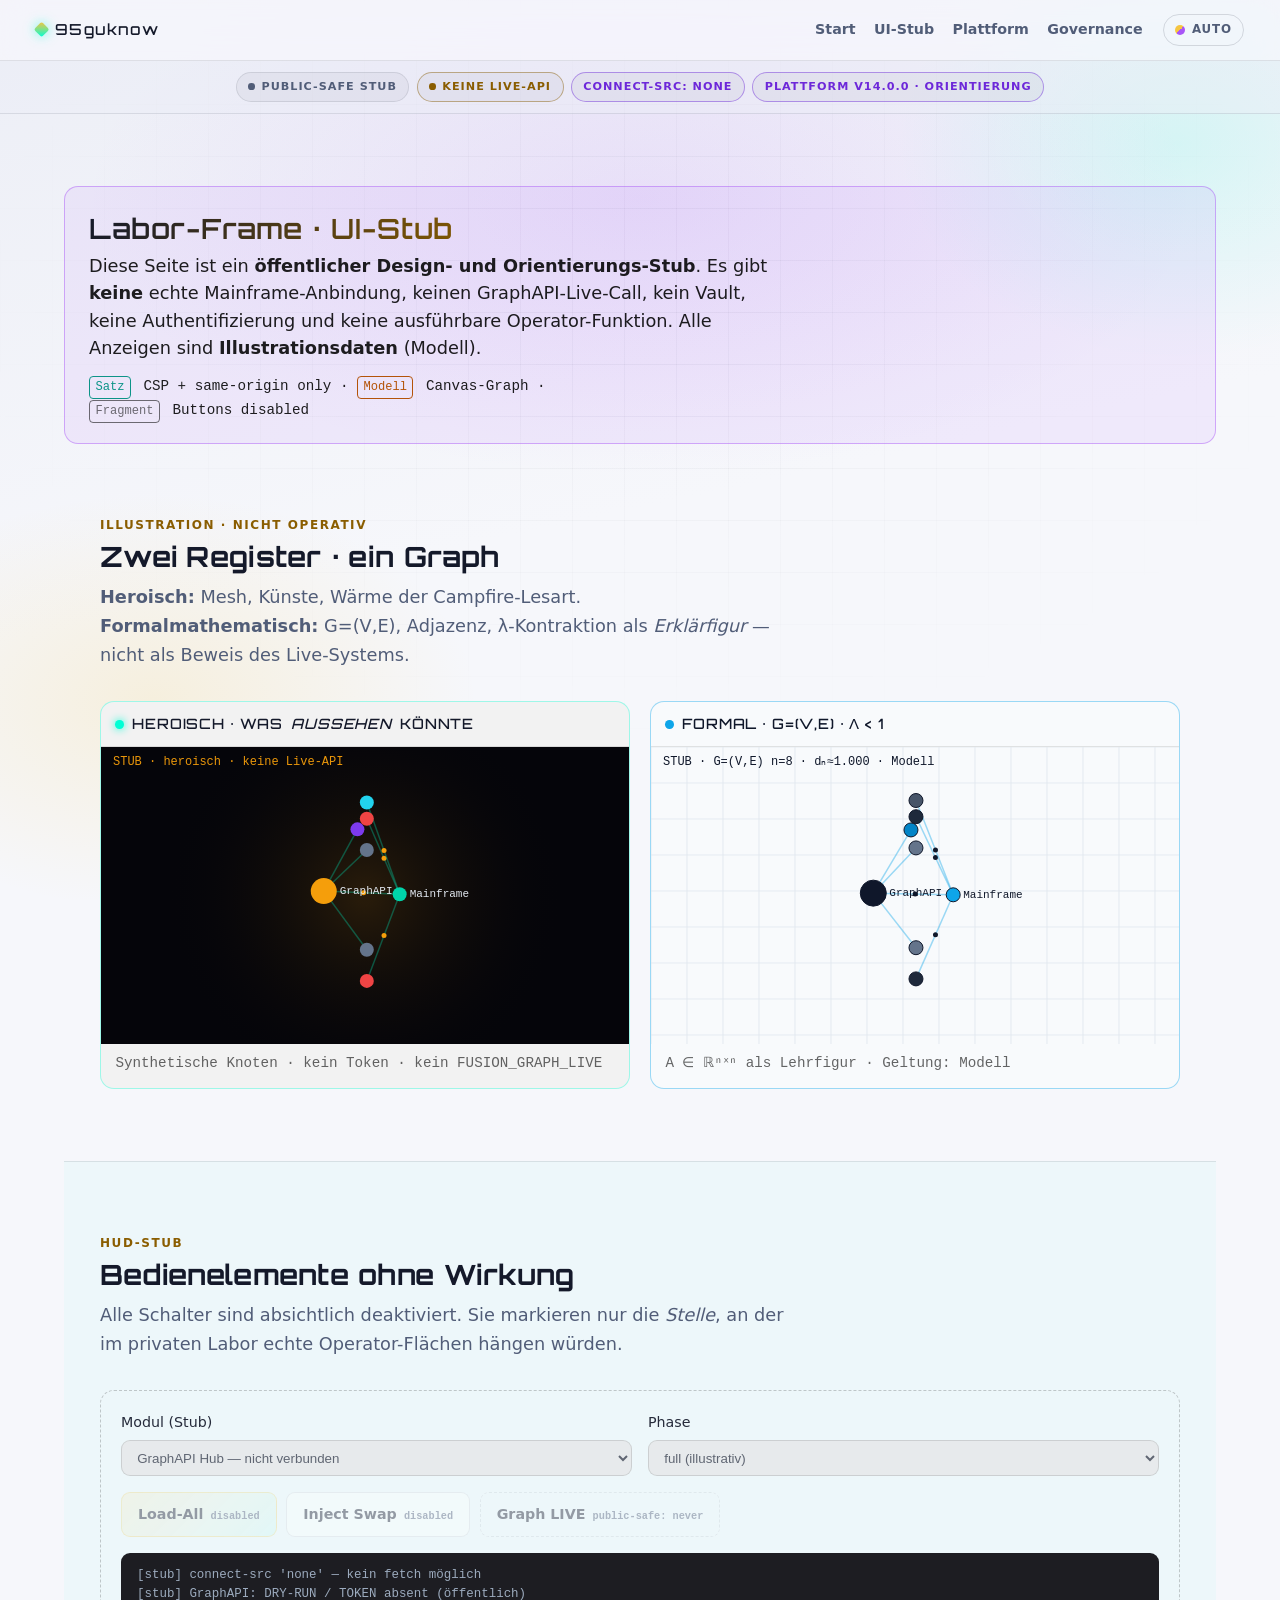
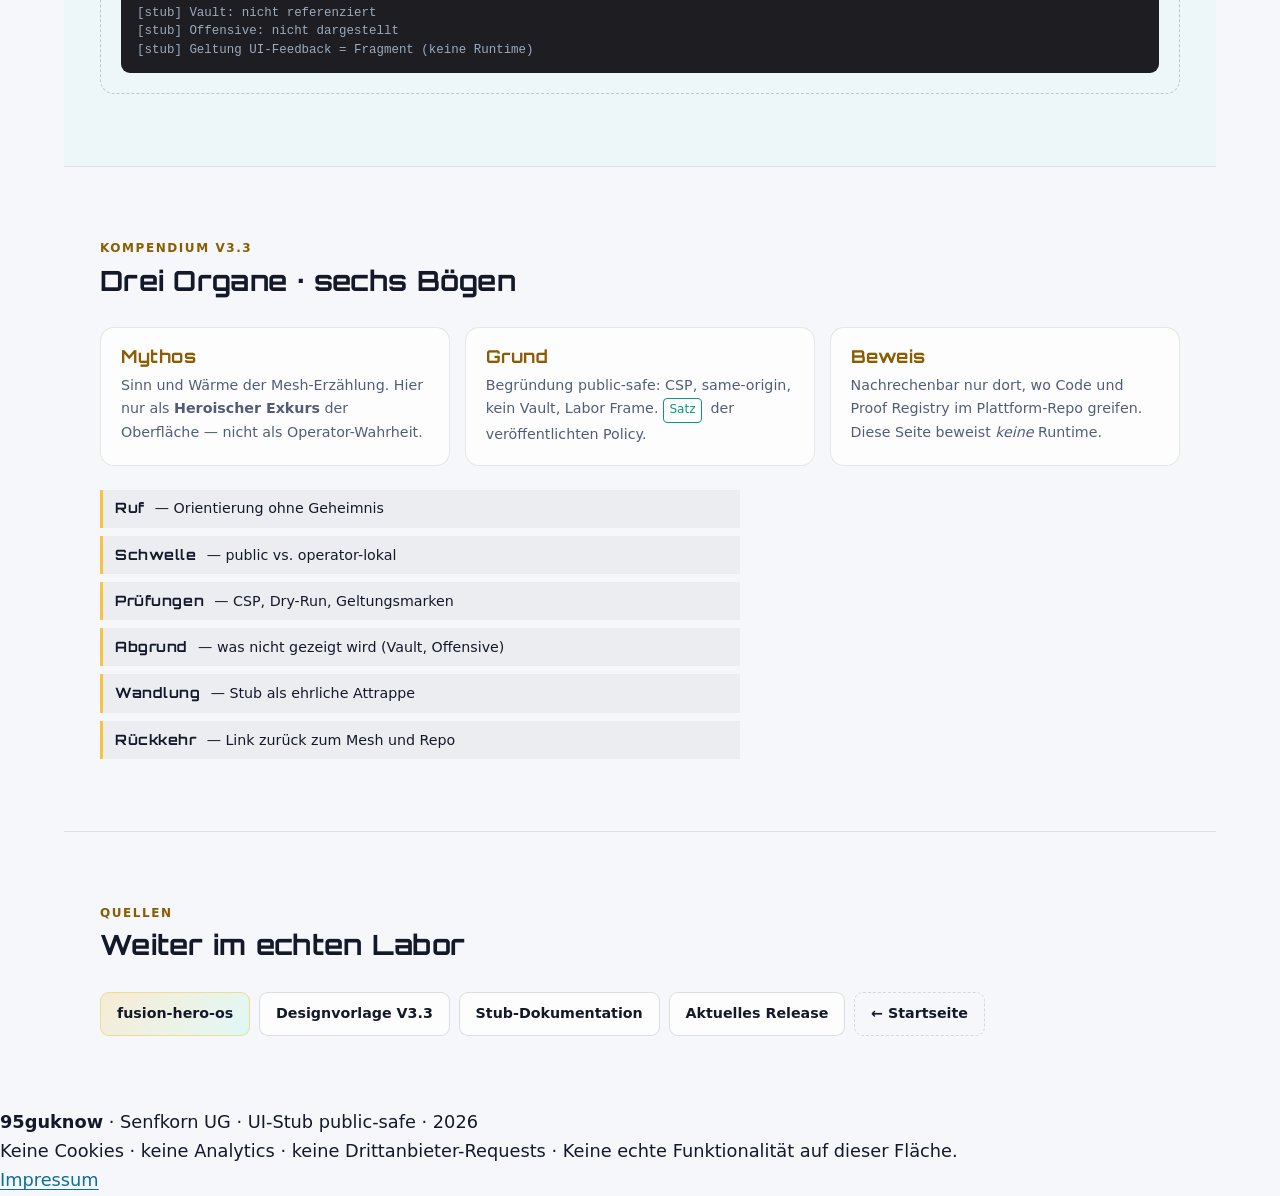
==== commit a33f1950: "feat(site): Impressum nach § 5 DDG als eigene Seite Die Seite trat bisher ohne Anbieterkennzeichnung" ====
--- a/ui-stub/index.html
+++ b/ui-stub/index.html
@@ -215,6 +215,9 @@
     Keine Cookies · keine Analytics · keine Drittanbieter-Requests ·
     Keine echte Funktionalität auf dieser Fläche.
   </p>
+  <p class="sitefoot__fine">
+    <a href="/impressum.html">Impressum</a>
+  </p>
 </footer>
 </body>
 </html>
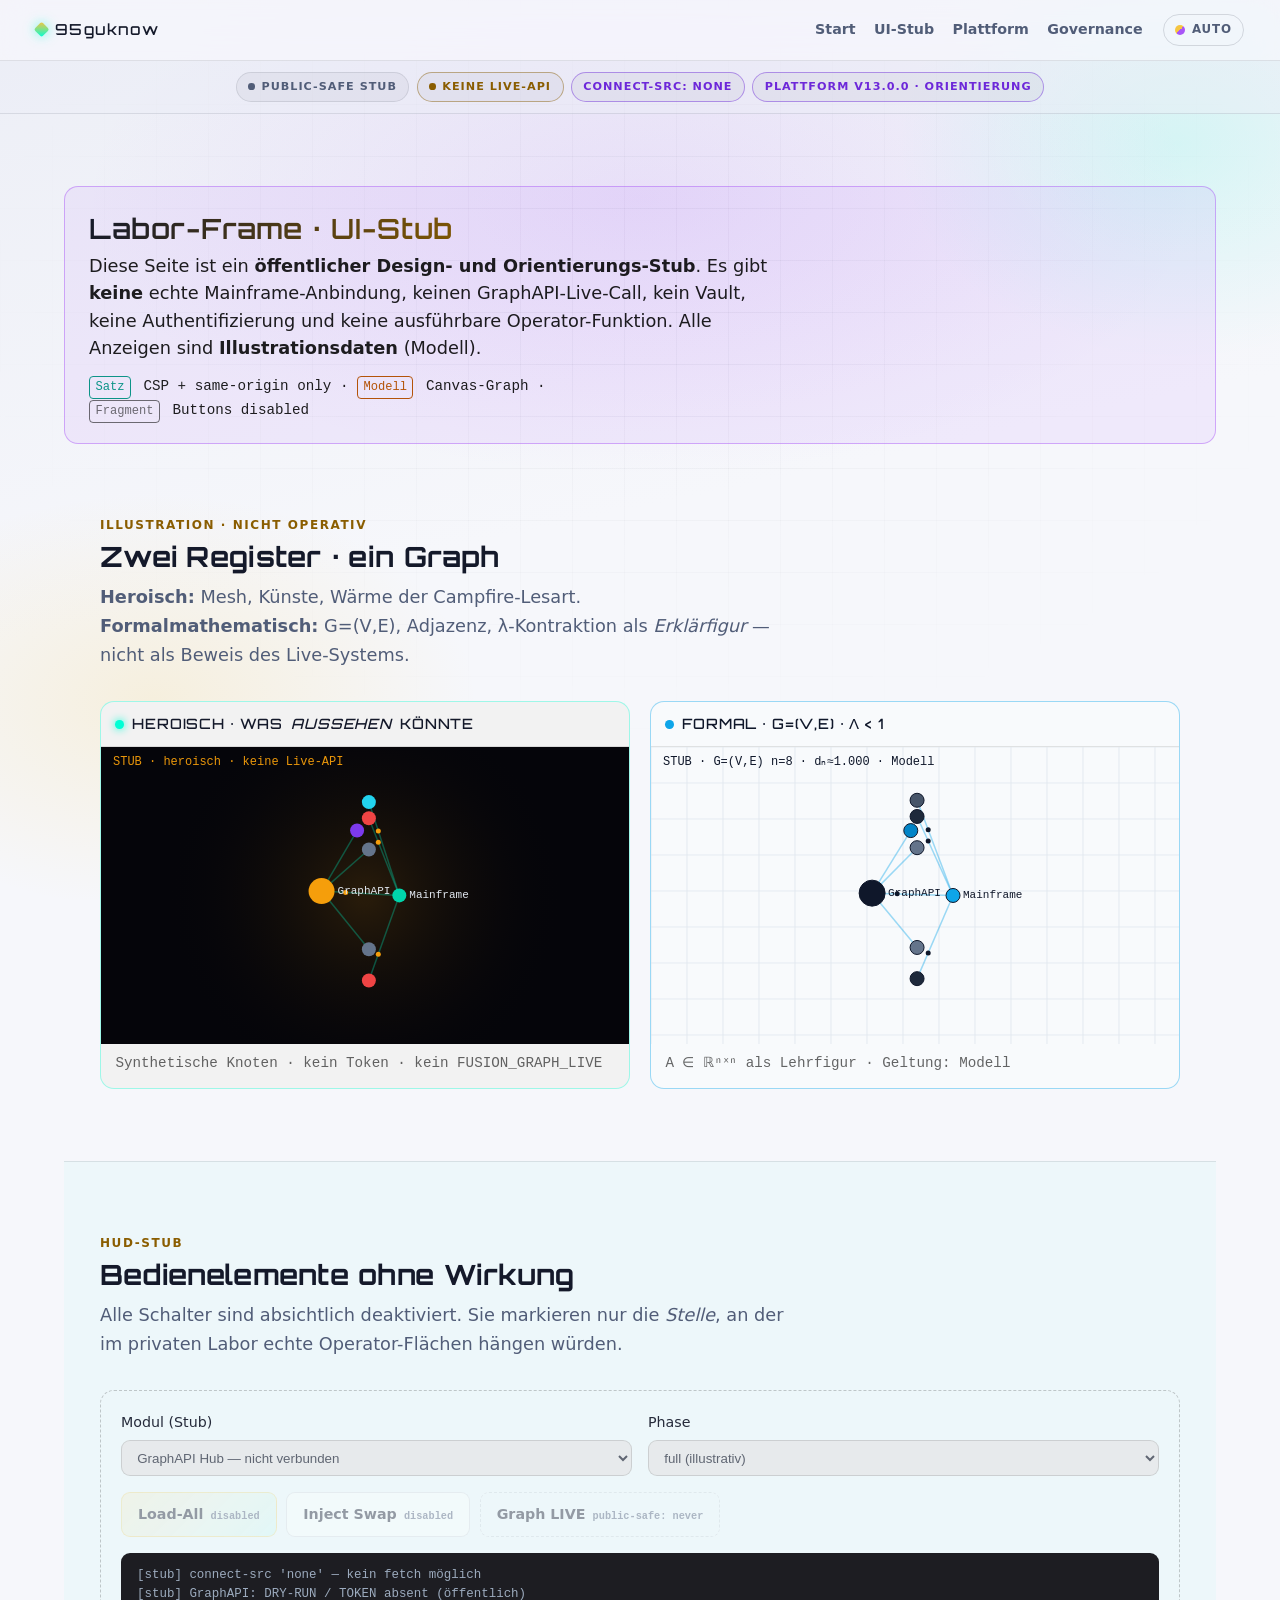
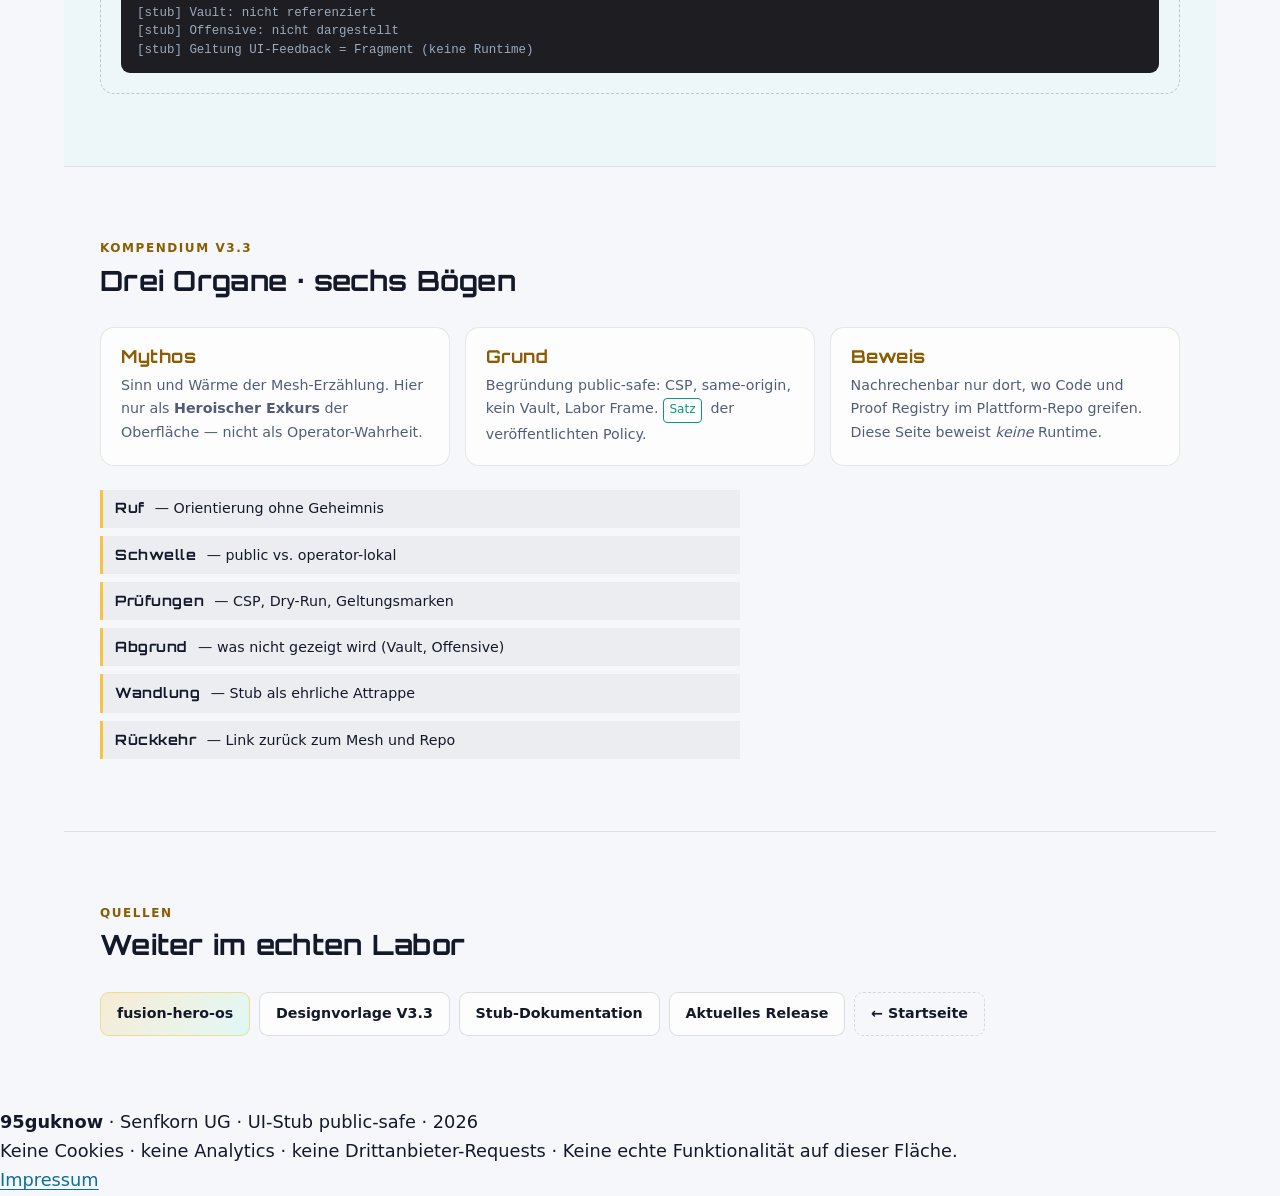
==== commit 9513a064: "fix(site): Landing Page auf tatsaechlich veroeffentlichte v13.0.0 korrigieren Die Seite behauptete a" ====
--- a/ui-stub/index.html
+++ b/ui-stub/index.html
@@ -54,7 +54,7 @@
   <span class="chip chip--stub"><span class="dot" aria-hidden="true"></span>PUBLIC-SAFE STUB</span>
   <span class="chip chip--omega"><span class="dot" aria-hidden="true"></span>KEINE LIVE-API</span>
   <span class="chip chip--ver">connect-src: none</span>
-  <span class="chip chip--ver">Plattform v14.0.0 · Orientierung</span>
+  <span class="chip chip--ver">Plattform v13.0.0 · Orientierung</span>
 </div>
 
 <main id="main">
